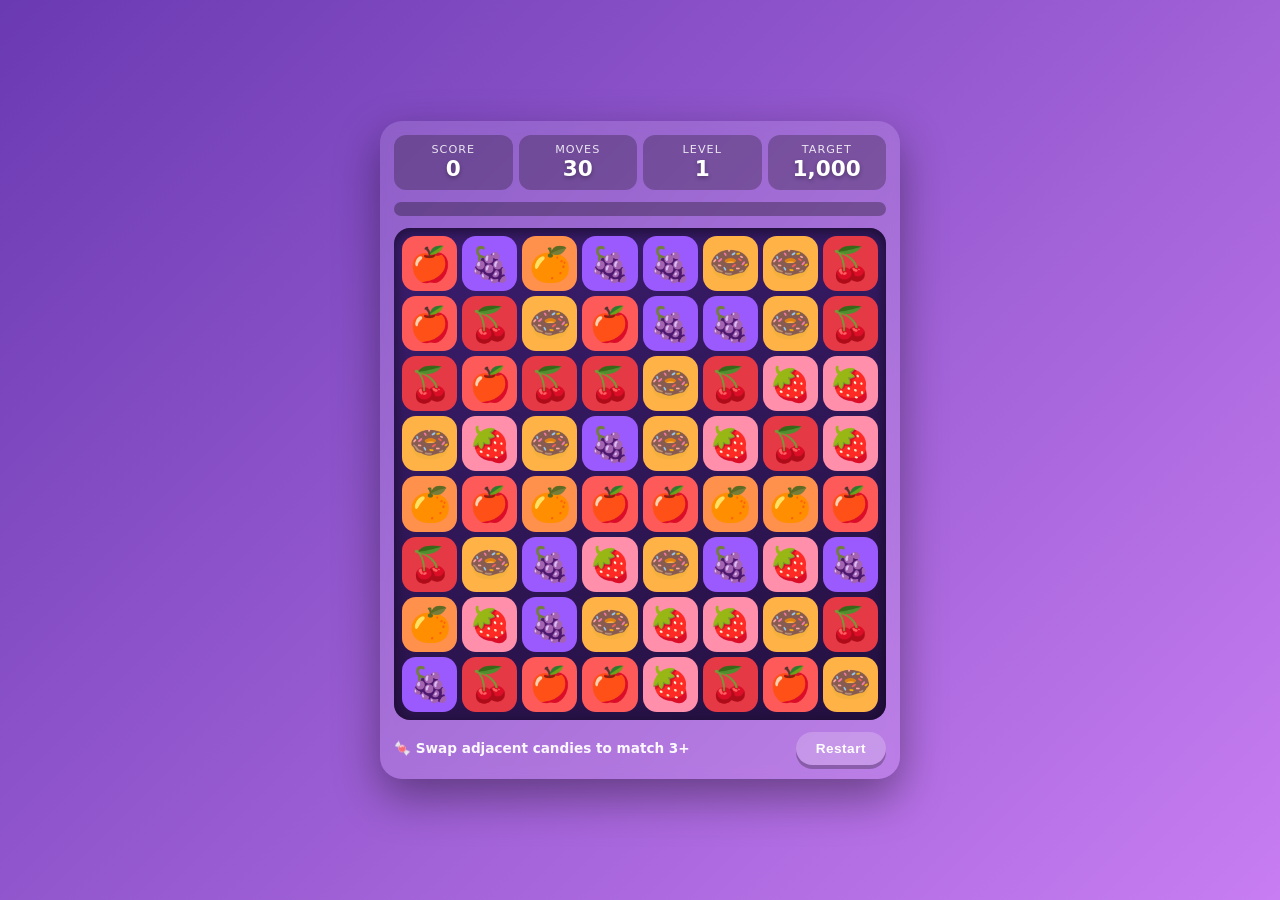
==== index.html @ 0620e731 "Candy Crush match-3 game" ====
<!DOCTYPE html>
<html lang="en">
<head>
  <meta charset="UTF-8" />
  <meta name="viewport" content="width=device-width, initial-scale=1.0" />
  <title>Candy Crush - Match 3 Game</title>
  <link rel="stylesheet" href="style.css" />
</head>
<body>
  <div class="game-container">
    <header class="hud">
      <div class="hud-item">
        <span class="hud-label">Score</span>
        <span class="hud-value" id="score">0</span>
      </div>
      <div class="hud-item">
        <span class="hud-label">Moves</span>
        <span class="hud-value" id="moves">30</span>
      </div>
      <div class="hud-item">
        <span class="hud-label">Level</span>
        <span class="hud-value" id="level">1</span>
      </div>
      <div class="hud-item">
        <span class="hud-label">Target</span>
        <span class="hud-value" id="target">1000</span>
      </div>
    </header>

    <div class="progress-bar">
      <div class="progress-fill" id="progressFill"></div>
    </div>

    <div class="board-wrapper">
      <div class="board" id="board"></div>
      <div class="overlay" id="overlay">
        <div class="overlay-card">
          <h1 id="overlayTitle">Candy Crush</h1>
          <p id="overlayText">Match 3 or more candies to score!</p>
          <button id="overlayBtn">Play</button>
        </div>
      </div>
    </div>

    <footer class="tips">
      <span>🍬 Swap adjacent candies to match 3+</span>
      <button class="btn-secondary" id="restartBtn">Restart</button>
    </footer>
  </div>

  <script src="game.js"></script>
</body>
</html>
---- style.css ----
* {
  margin: 0;
  padding: 0;
  box-sizing: border-box;
  -webkit-tap-highlight-color: transparent;
}

:root {
  --bg-1: #6a3ab2;
  --bg-2: #c87df2;
  --btn: #ff6b6b;
  --btn-hover: #ff5252;
  --gold: #ffd93d;
}

body {
  font-family: 'Segoe UI', 'Poppins', system-ui, sans-serif;
  min-height: 100vh;
  display: flex;
  align-items: center;
  justify-content: center;
  background: linear-gradient(135deg, var(--bg-1), var(--bg-2));
  background-attachment: fixed;
  padding: 12px;
  overflow: hidden;
}

.game-container {
  width: min(92vw, 520px);
  display: flex;
  flex-direction: column;
  gap: 12px;
  padding: 14px;
  border-radius: 22px;
  background: rgba(255, 255, 255, 0.12);
  box-shadow: 0 18px 45px rgba(0, 0, 0, 0.4);
  backdrop-filter: blur(6px);
}

.hud {
  display: flex;
  justify-content: space-between;
  gap: 6px;
}

.hud-item {
  flex: 1;
  text-align: center;
  background: rgba(0, 0, 0, 0.25);
  border-radius: 12px;
  padding: 8px 4px;
  color: #fff;
}

.hud-label {
  display: block;
  font-size: 0.7rem;
  text-transform: uppercase;
  letter-spacing: 1px;
  opacity: 0.85;
}

.hud-value {
  display: block;
  font-size: 1.35rem;
  font-weight: 800;
  line-height: 1.2;
  text-shadow: 0 2px 4px rgba(0, 0, 0, 0.3);
}

.progress-bar {
  height: 14px;
  border-radius: 10px;
  background: rgba(0, 0, 0, 0.3);
  overflow: hidden;
}

.progress-fill {
  height: 100%;
  width: 0%;
  border-radius: 10px;
  background: linear-gradient(90deg, #ffd93d, #ff8f3a);
  transition: width 0.4s ease;
}

.board-wrapper {
  position: relative;
}

.board {
  display: grid;
  grid-template-columns: repeat(8, 1fr);
  gap: 5px;
  background: linear-gradient(160deg, #3b1d6e, #241040);
  border-radius: 16px;
  padding: 8px;
  box-shadow: inset 0 4px 14px rgba(0, 0, 0, 0.5);
  user-select: none;
  touch-action: manipulation;
}

.cell {
  aspect-ratio: 1;
  border-radius: 14px;
  display: flex;
  align-items: center;
  justify-content: center;
  font-size: clamp(22px, 5.5vw, 34px);
  cursor: pointer;
  transition: transform 0.12s ease;
  position: relative;
}

.cell:hover {
  transform: scale(1.08);
}

.cell.selected {
  outline: 3px solid var(--gold);
  box-shadow: 0 0 0 3px rgba(255, 217, 61, 0.35);
  transform: scale(1.1);
}

.cell.float-anim {
  animation: floaty 0.5s ease;
}

@keyframes floaty {
  0%   { transform: translateY(0) scale(1); }
  40%  { transform: translateY(-14px) scale(1.12); }
  70%  { transform: translateY(-6px) scale(1.05); }
  100% { transform: translateY(0) scale(1); }
}

.cell.pop-anim {
  animation: pop 0.35s ease forwards;
}

@keyframes pop {
  0%   { transform: scale(1); opacity: 1; }
  100% { transform: scale(0); opacity: 0; }
}

.cell.swap-anim {
  transition: transform 0.25s ease;
}

.cell.fall-anim {
  transition: transform 0.3s ease;
}

.overlay {
  position: absolute;
  inset: 0;
  display: flex;
  align-items: center;
  justify-content: center;
  background: rgba(20, 5, 40, 0.75);
  border-radius: 16px;
  z-index: 10;
}

.overlay.hidden {
  display: none;
}

.overlay-card {
  background: linear-gradient(160deg, #ffd93d, #ff9f1c);
  color: #572825;
  border-radius: 20px;
  padding: 28px 30px;
  text-align: center;
  max-width: 85%;
  box-shadow: 0 12px 30px rgba(0, 0, 0, 0.5);
  animation: popIn 0.35s ease;
}

@keyframes popIn {
  0%   { transform: scale(0.7); opacity: 0; }
  100% { transform: scale(1); opacity: 1; }
}

.overlay-card h1 {
  font-size: 1.7rem;
  margin-bottom: 8px;
}

.overlay-card p {
  font-size: 0.95rem;
  margin-bottom: 18px;
  font-weight: 600;
}

.overlay-card button,
.btn-secondary {
  border: none;
  border-radius: 40px;
  padding: 12px 34px;
  font-size: 1rem;
  font-weight: 800;
  color: #fff;
  background: var(--btn);
  cursor: pointer;
  letter-spacing: 0.5px;
  box-shadow: 0 5px 0 #b83c3c;
  transition: background 0.15s ease, transform 0.1s ease, box-shadow 0.1s ease;
}

.overlay-card button:hover,
.btn-secondary:hover {
  background: var(--btn-hover);
}

.overlay-card button:active,
.btn-secondary:active {
  transform: translateY(3px);
  box-shadow: 0 2px 0 #b83c3c;
}

.tips {
  display: flex;
  align-items: center;
  justify-content: space-between;
  gap: 10px;
  color: rgba(255, 255, 255, 0.95);
  font-size: 0.85rem;
  font-weight: 600;
}

.tips .btn-secondary {
  padding: 9px 20px;
  font-size: 0.85rem;
  background: rgba(255, 255, 255, 0.2);
  box-shadow: 0 4px 0 rgba(0, 0, 0, 0.25);
}

.tips .btn-secondary:active {
  box-shadow: 0 2px 0 rgba(0, 0, 0, 0.25);
}

.tips .btn-secondary:hover {
  background: rgba(255, 255, 255, 0.32);
}

@media (max-width: 420px) {
  .tips {
    flex-direction: column;
    gap: 8px;
  }
}
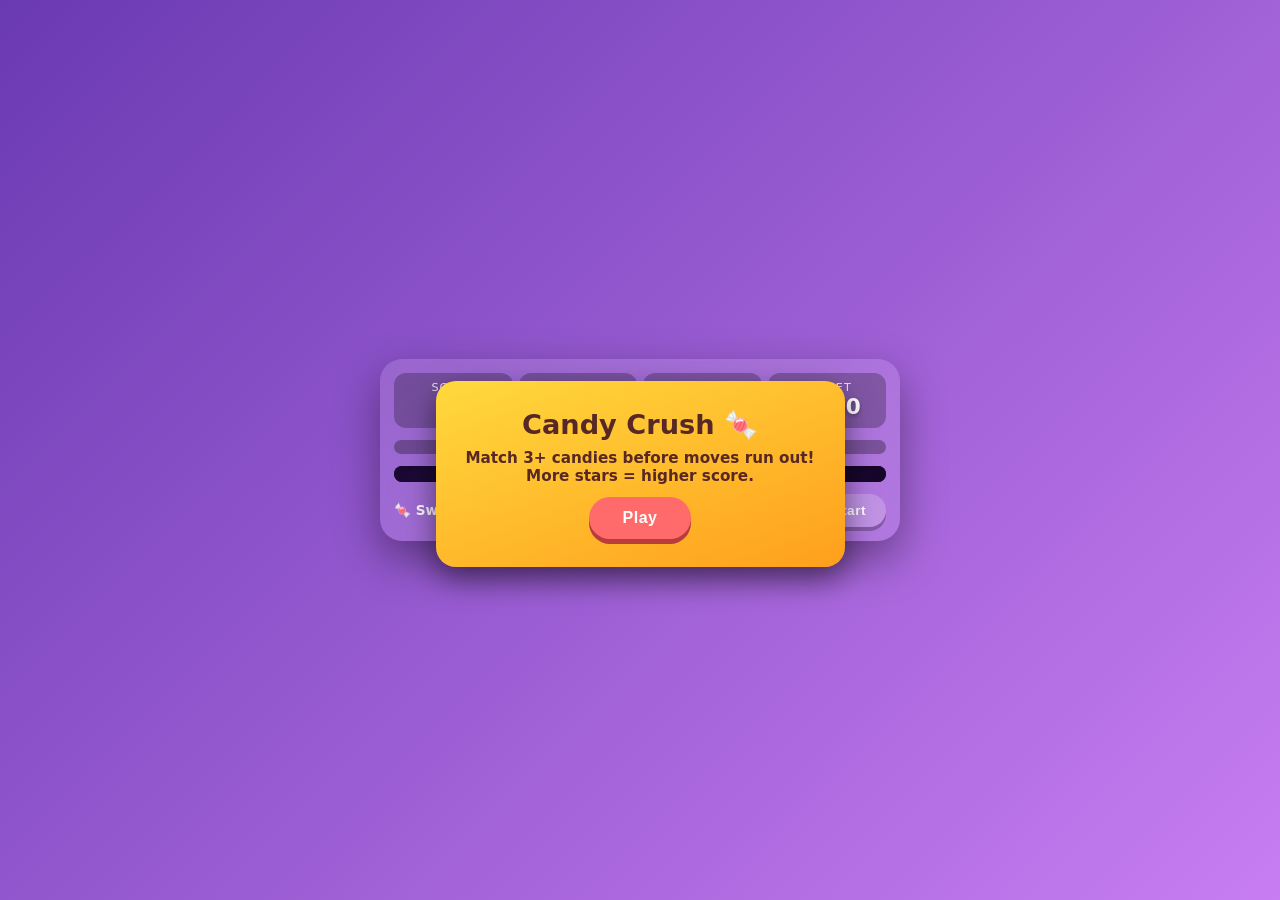
==== commit 9ed5fd05: "Add level system with star ratings, progress save, and refresh guards" ====
--- a/index.html
+++ b/index.html
@@ -2,7 +2,8 @@
 <html lang="en">
 <head>
   <meta charset="UTF-8" />
-  <meta name="viewport" content="width=device-width, initial-scale=1.0" />
+  <meta name="viewport" content="width=device-width, initial-scale=1.0, maximum-scale=1.0, user-scalable=no, viewport-fit=cover" />
+  <meta name="theme-color" content="#6a3ab2" />
   <title>Candy Crush - Match 3 Game</title>
   <link rel="stylesheet" href="style.css" />
 </head>
@@ -37,14 +38,15 @@
         <div class="overlay-card">
           <h1 id="overlayTitle">Candy Crush</h1>
           <p id="overlayText">Match 3 or more candies to score!</p>
-          <button id="overlayBtn">Play</button>
+          <div class="overlay-stars hidden" id="overlayStars"></div>
+          <button type="button" id="overlayBtn">Play</button>
         </div>
       </div>
     </div>
 
     <footer class="tips">
       <span>🍬 Swap adjacent candies to match 3+</span>
-      <button class="btn-secondary" id="restartBtn">Restart</button>
+      <button type="button" class="btn-secondary" id="restartBtn">Restart</button>
     </footer>
   </div>
 
--- a/style.css
+++ b/style.css
@@ -13,6 +13,10 @@
   --gold: #ffd93d;
 }
 
+html, body {
+  overscroll-behavior: none;
+}
+
 body {
   font-family: 'Segoe UI', 'Poppins', system-ui, sans-serif;
   min-height: 100vh;
@@ -23,6 +27,10 @@
   background-attachment: fixed;
   padding: 12px;
   overflow: hidden;
+  touch-action: manipulation;
+  -webkit-user-select: none;
+  user-select: none;
+  -webkit-touch-callout: none;
 }
 
 .game-container {
@@ -96,7 +104,8 @@
   padding: 8px;
   box-shadow: inset 0 4px 14px rgba(0, 0, 0, 0.5);
   user-select: none;
-  touch-action: manipulation;
+  -webkit-user-select: none;
+  touch-action: none;
 }
 
 .cell {
@@ -187,8 +196,36 @@
 
 .overlay-card p {
   font-size: 0.95rem;
-  margin-bottom: 18px;
+  margin-bottom: 12px;
   font-weight: 600;
+  white-space: pre-line;
+}
+
+.overlay-stars {
+  font-size: 2.6rem;
+  letter-spacing: 12px;
+  margin-bottom: 12px;
+  text-shadow: 0 3px 8px rgba(0, 0, 0, 0.35);
+  animation: starPop 0.5s ease;
+}
+
+.overlay-stars.hidden {
+  display: none;
+}
+
+.star {
+  color: #ffd700;
+}
+
+.star-empty {
+  color: rgba(255, 255, 255, 0.35);
+  text-shadow: none;
+}
+
+@keyframes starPop {
+  0%   { transform: scale(0) rotate(-30deg); opacity: 0; }
+  70%  { transform: scale(1.25) rotate(8deg); }
+  100% { transform: scale(1) rotate(0); opacity: 1; }
 }
 
 .overlay-card button,
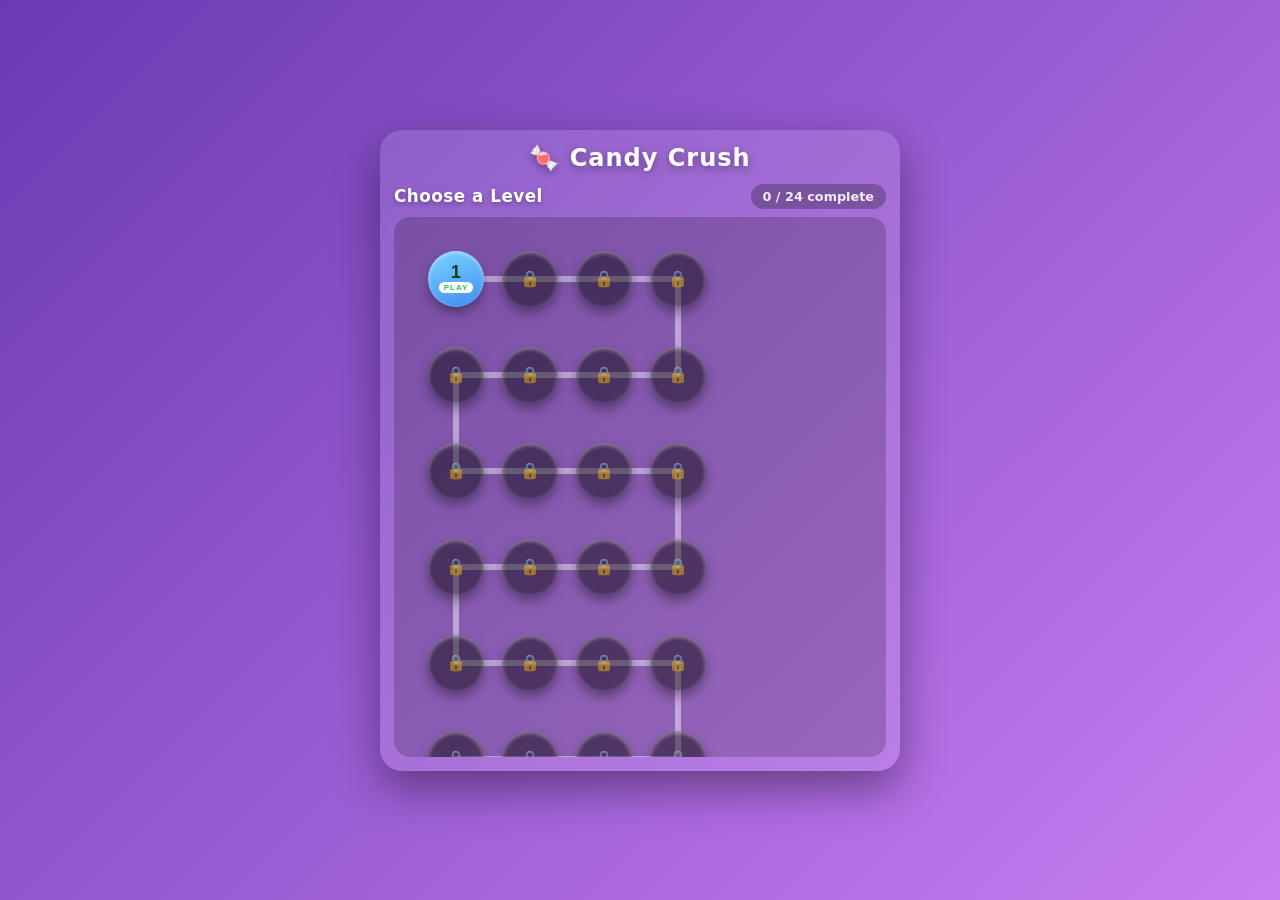
==== commit 4456bd14: "Add Candy Crush style level map, 24 distinct levels, collect goals" ====
--- a/index.html
+++ b/index.html
@@ -9,47 +9,70 @@
 </head>
 <body>
   <div class="game-container">
-    <header class="hud">
-      <div class="hud-item">
-        <span class="hud-label">Score</span>
-        <span class="hud-value" id="score">0</span>
-      </div>
-      <div class="hud-item">
-        <span class="hud-label">Moves</span>
-        <span class="hud-value" id="moves">30</span>
-      </div>
-      <div class="hud-item">
-        <span class="hud-label">Level</span>
-        <span class="hud-value" id="level">1</span>
-      </div>
-      <div class="hud-item">
-        <span class="hud-label">Target</span>
-        <span class="hud-value" id="target">1000</span>
-      </div>
+
+    <header class="brand">
+      <span class="brand-title">🍬 Candy Crush</span>
     </header>
 
-    <div class="progress-bar">
-      <div class="progress-fill" id="progressFill"></div>
-    </div>
+    <!-- LEVEL MAP -->
+    <section id="mapView" class="view">
+      <header class="map-header">
+        <h2>Choose a Level</h2>
+        <span class="map-stats" id="mapProgress"></span>
+      </header>
+      <div id="mapList" class="map-list"></div>
+    </section>
 
-    <div class="board-wrapper">
-      <div class="board" id="board"></div>
-      <div class="overlay" id="overlay">
-        <div class="overlay-card">
-          <h1 id="overlayTitle">Candy Crush</h1>
-          <p id="overlayText">Match 3 or more candies to score!</p>
-          <div class="overlay-stars hidden" id="overlayStars"></div>
-          <button type="button" id="overlayBtn">Play</button>
+    <!-- GAME -->
+    <section id="gameView" class="view hidden">
+      <header class="hud">
+        <div class="hud-item">
+          <span class="hud-label">Score</span>
+          <span class="hud-value" id="score">0</span>
+        </div>
+        <div class="hud-item">
+          <span class="hud-label">Moves</span>
+          <span class="hud-value" id="moves">30</span>
+        </div>
+        <div class="hud-item">
+          <span class="hud-label">Level</span>
+          <span class="hud-value" id="level">1</span>
+        </div>
+        <div class="hud-item" id="targetBox">
+          <span class="hud-label">Target</span>
+          <span class="hud-value" id="target">1000</span>
+        </div>
+      </header>
+
+      <div class="progress-bar">
+        <div class="progress-fill" id="progressFill"></div>
+      </div>
+
+      <div class="board-wrapper">
+        <div class="board" id="board"></div>
+        <div class="overlay" id="overlay">
+          <div class="overlay-card">
+            <h1 id="overlayTitle">Level 1</h1>
+            <p id="overlayText"></p>
+            <div class="overlay-stars hidden" id="overlayStars"></div>
+            <div class="overlay-actions">
+              <button type="button" id="overlayMapBtn">Map</button>
+              <button type="button" id="overlayBtn">Play</button>
+            </div>
+          </div>
         </div>
       </div>
-    </div>
 
-    <footer class="tips">
-      <span>🍬 Swap adjacent candies to match 3+</span>
-      <button type="button" class="btn-secondary" id="restartBtn">Restart</button>
-    </footer>
+      <footer class="tips">
+        <span>🍬 Swap candies to match 3+</span>
+        <div class="btn-row">
+          <button type="button" class="btn-secondary" id="mapBtn">🗺️ Map</button>
+          <button type="button" class="btn-secondary" id="restartBtn">🔄 Restart</button>
+        </div>
+      </footer>
+    </section>
   </div>
 
   <script src="game.js"></script>
 </body>
-</html>
+</html>
--- a/style.css
+++ b/style.css
@@ -35,6 +35,7 @@
 
 .game-container {
   width: min(92vw, 520px);
+  max-height: 96vh;
   display: flex;
   flex-direction: column;
   gap: 12px;
@@ -284,4 +285,179 @@
     flex-direction: column;
     gap: 8px;
   }
+}
+
+/* ---------- Brand ---------- */
+.brand {
+  text-align: center;
+}
+
+.brand-title {
+  font-size: 1.5rem;
+  font-weight: 900;
+  color: #fff;
+  letter-spacing: 1px;
+  text-shadow: 0 3px 8px rgba(0, 0, 0, 0.35);
+}
+
+/* ---------- Views ---------- */
+.view.hidden {
+  display: none;
+}
+
+/* ---------- Level map ---------- */
+.map-view {
+  width: 100%;
+}
+
+.map-header {
+  display: flex;
+  align-items: center;
+  justify-content: space-between;
+  margin-bottom: 8px;
+}
+
+.map-header h2 {
+  color: #fff;
+  font-size: 1.05rem;
+  letter-spacing: 0.5px;
+  text-shadow: 0 2px 5px rgba(0, 0, 0, 0.3);
+}
+
+.map-stats {
+  color: rgba(255, 255, 255, 0.9);
+  font-weight: 700;
+  font-size: 0.8rem;
+  background: rgba(0, 0, 0, 0.25);
+  padding: 5px 12px;
+  border-radius: 20px;
+}
+
+.map-list {
+  position: relative;
+  overflow-y: auto;
+  -webkit-overflow-scrolling: touch;
+  border-radius: 16px;
+  background: rgba(0, 0, 0, 0.18);
+  padding: 6px;
+  scrollbar-width: thin;
+}
+
+.map-path {
+  position: absolute;
+  top: 0;
+  left: 0;
+  pointer-events: none;
+}
+
+.level-bubble {
+  position: absolute;
+  width: 56px;
+  height: 56px;
+  border-radius: 50%;
+  border: none;
+  display: flex;
+  flex-direction: column;
+  align-items: center;
+  justify-content: center;
+  font-weight: 900;
+  font-size: 1.1rem;
+  color: #fff;
+  cursor: pointer;
+  box-shadow: 0 6px 12px rgba(0, 0, 0, 0.35), inset 0 2px 4px rgba(255, 255, 255, 0.4);
+  transition: transform 0.12s ease;
+}
+
+.level-bubble:hover {
+  transform: scale(1.1);
+}
+
+.bubble-num {
+  line-height: 1;
+}
+
+.level-bubble.done {
+  background: linear-gradient(160deg, #ffd93d, #ff9f1c);
+  color: #5a3b10;
+}
+
+.level-bubble.current {
+  background: linear-gradient(160deg, #6dff7e, #1fc95e);
+  color: #063d17;
+  animation: pulse-glow 1.2s ease-in-out infinite;
+}
+
+.level-bubble.locked {
+  background: rgba(0, 0, 0, 0.45);
+  color: rgba(255, 255, 255, 0.55);
+  cursor: not-allowed;
+  font-size: 1rem;
+  animation: none;
+}
+
+.level-bubble:not(.done):not(.locked) {
+  background: linear-gradient(160deg, #7dd3ff, #3c8df1);
+}
+
+@keyframes pulse-glow {
+  0%, 100% { box-shadow: 0 6px 12px rgba(0, 0, 0, 0.35), 0 0 0 0 rgba(109, 255, 126, 0.7); }
+  50%      { box-shadow: 0 6px 12px rgba(0, 0, 0, 0.35), 0 0 0 12px rgba(109, 255, 126, 0); }
+}
+
+.bubble-tag {
+  font-size: 0.5rem;
+  font-weight: 900;
+  letter-spacing: 1px;
+  text-transform: uppercase;
+  background: #fff;
+  color: #1fc95e;
+  border-radius: 20px;
+  padding: 1px 5px;
+  margin-top: 1px;
+}
+
+.bubble-stars {
+  font-size: 0.55rem;
+  color: #fff;
+  letter-spacing: 1px;
+  line-height: 1;
+  margin-top: 1px;
+}
+
+.level-bubble.done .bubble-stars {
+  color: #fff3bf;
+}
+
+.star-dim {
+  color: rgba(255, 255, 255, 0.4);
+}
+
+/* ---------- Overlay actions ---------- */
+.overlay-actions {
+  display: flex;
+  gap: 10px;
+  justify-content: center;
+}
+
+.overlay-actions button.hidden {
+  display: none;
+}
+
+.overlay-actions #overlayMapBtn {
+  background: rgba(255, 255, 255, 0.25);
+  box-shadow: 0 5px 0 rgba(0, 0, 0, 0.25);
+}
+
+.overlay-actions #overlayMapBtn:hover {
+  background: rgba(255, 255, 255, 0.4);
+}
+
+.overlay-actions #overlayMapBtn:active {
+  box-shadow: 0 2px 0 rgba(0, 0, 0, 0.25);
+}
+
+/* ---------- Tips buttons ---------- */
+.btn-row {
+  display: flex;
+  gap: 8px;
 }
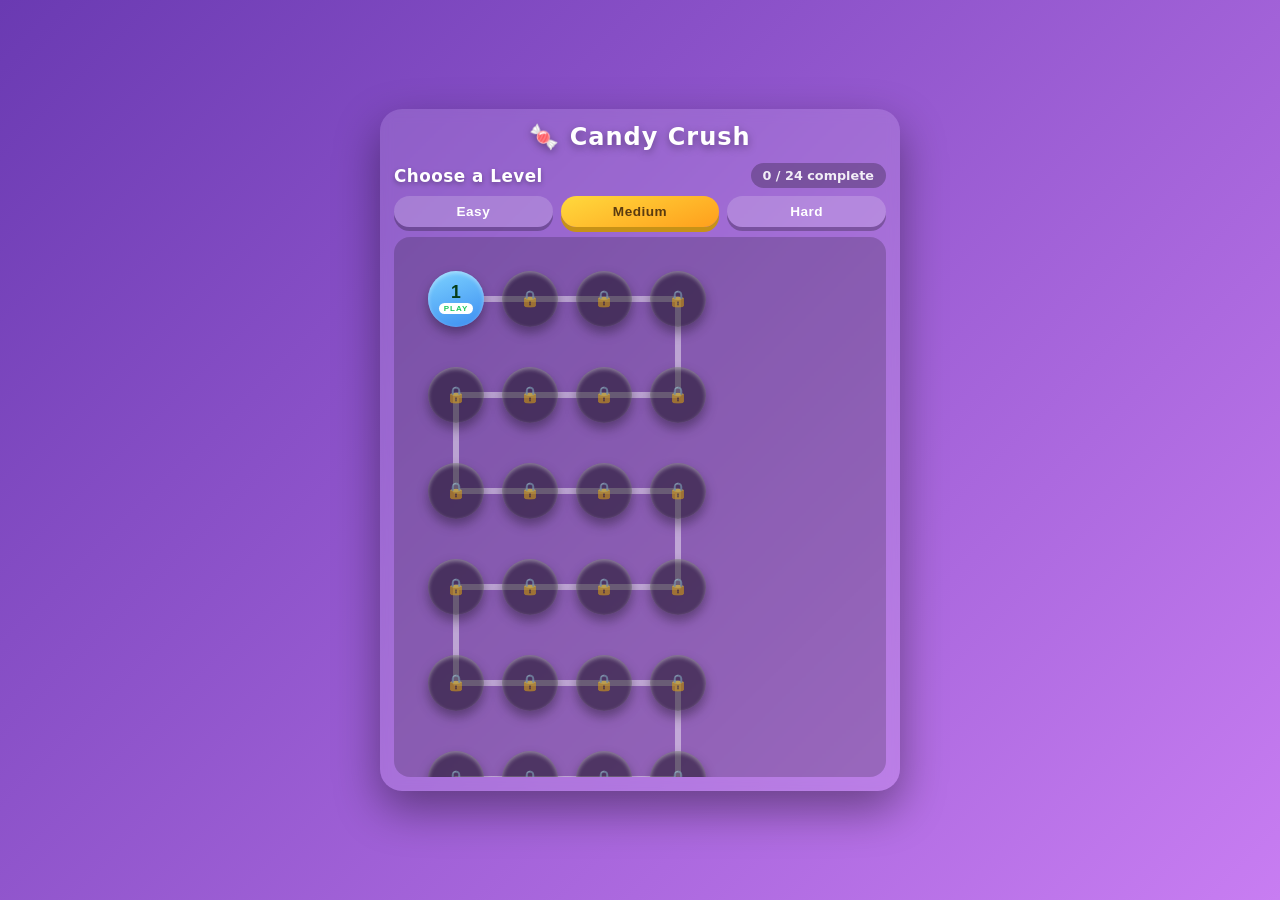
==== commit ac4c439c: "Add Easy/Medium/Hard difficulty with per-difficulty progress" ====
--- a/index.html
+++ b/index.html
@@ -4,6 +4,10 @@
   <meta charset="UTF-8" />
   <meta name="viewport" content="width=device-width, initial-scale=1.0, maximum-scale=1.0, user-scalable=no, viewport-fit=cover" />
   <meta name="theme-color" content="#6a3ab2" />
+  <link rel="manifest" href="manifest.json" />
+  <link rel="icon" type="image/png" href="icons/icon-192.png" />
+  <link rel="apple-touch-icon" href="icons/apple-touch-icon.png" />
+  <meta name="apple-mobile-web-app-capable" content="yes" />
   <title>Candy Crush - Match 3 Game</title>
   <link rel="stylesheet" href="style.css" />
 </head>
@@ -20,6 +24,11 @@
         <h2>Choose a Level</h2>
         <span class="map-stats" id="mapProgress"></span>
       </header>
+      <div class="diff-row" id="diffRow">
+        <button type="button" class="diff-btn" data-diff="easy">Easy</button>
+        <button type="button" class="diff-btn active" data-diff="medium">Medium</button>
+        <button type="button" class="diff-btn" data-diff="hard">Hard</button>
+      </div>
       <div id="mapList" class="map-list"></div>
     </section>
 
--- a/style.css
+++ b/style.css
@@ -333,6 +333,44 @@
   border-radius: 20px;
 }
 
+/* ---------- Difficulty selector ---------- */
+.diff-row {
+  display: flex;
+  gap: 8px;
+  justify-content: center;
+  margin: 0 0 10px 0;
+}
+
+.diff-btn {
+  flex: 1;
+  border: none;
+  border-radius: 30px;
+  padding: 8px 0;
+  font-weight: 800;
+  font-size: 0.85rem;
+  letter-spacing: 0.5px;
+  color: #fff;
+  background: rgba(255, 255, 255, 0.18);
+  box-shadow: 0 4px 0 rgba(0, 0, 0, 0.25);
+  cursor: pointer;
+  transition: background 0.15s ease, transform 0.1s ease, box-shadow 0.1s ease;
+}
+
+.diff-btn:hover {
+  background: rgba(255, 255, 255, 0.32);
+}
+
+.diff-btn:active {
+  transform: translateY(2px);
+  box-shadow: 0 2px 0 rgba(0, 0, 0, 0.25);
+}
+
+.diff-btn.active {
+  background: linear-gradient(160deg, #ffd93d, #ff9f1c);
+  color: #5a3b10;
+  box-shadow: 0 5px 0 #c79217;
+}
+
 .map-list {
   position: relative;
   overflow-y: auto;
@@ -460,4 +498,15 @@
 .btn-row {
   display: flex;
   gap: 8px;
+}
+
+/* ---------- Board shuffle (stuck board) ---------- */
+.board.shuffle-anim {
+  animation: shuffleFlick 0.5s ease;
+}
+
+@keyframes shuffleFlick {
+  0%, 100% { transform: rotate(0deg) scale(1); }
+  25%      { transform: rotate(-1.5deg) scale(1.02); }
+  75%      { transform: rotate(1.5deg) scale(1.02); }
 }
